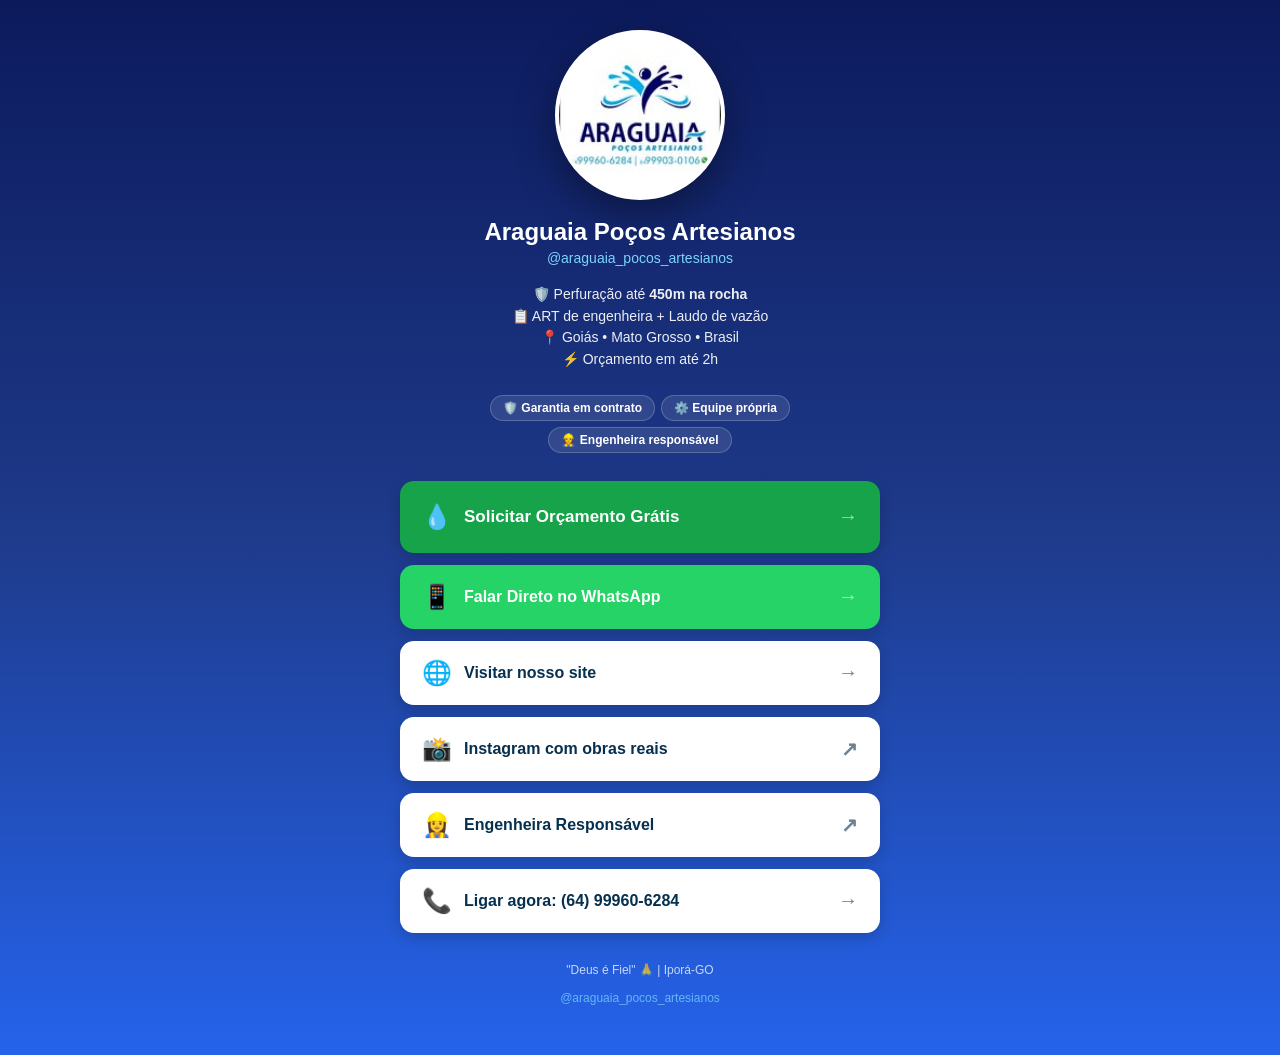
==== links.html @ 2da0a51c "Add files via upload" ====
<!DOCTYPE html>
<html lang="pt-BR">
<head>
<meta charset="UTF-8" />
<meta name="viewport" content="width=device-width, initial-scale=1.0" />
<title>Araguaia Poços Artesianos | Links</title>
<meta name="description" content="Todos os contatos e canais oficiais da Araguaia Poços Artesianos." />

<!-- Pixel Meta + GA (mesmos da landing principal) -->
<script>
!function(f,b,e,v,n,t,s){if(f.fbq)return;n=f.fbq=function(){n.callMethod?
n.callMethod.apply(n,arguments):n.queue.push(arguments)};if(!f._fbq)f._fbq=n;
n.push=n;n.loaded=!0;n.version='2.0';n.queue=[];t=b.createElement(e);t.async=!0;
t.src=v;s=b.getElementsByTagName(e)[0];s.parentNode.insertBefore(t,s)}(window,
document,'script','https://connect.facebook.net/en_US/fbevents.js');
fbq('init', 'PIXEL_ID');
fbq('track', 'PageView');
</script>
<script async src="https://www.googletagmanager.com/gtag/js?id=GA_ID"></script>
<script>
window.dataLayer = window.dataLayer || [];
function gtag(){dataLayer.push(arguments);}
gtag('js', new Date());
gtag('config', 'GA_ID');
</script>

<style>
  *{box-sizing:border-box;margin:0;padding:0}
  body{
    font-family:'Segoe UI',Roboto,Arial,sans-serif;
    background:linear-gradient(180deg,#0c1a5c 0%, #1e3a8a 50%, #2563eb 100%);
    min-height:100vh;
    padding:30px 16px 50px;
    color:#fff;
  }
  .wrap{max-width:480px;margin:0 auto;text-align:center}
  .logo{
    width:170px;height:170px;border-radius:50%;
    background:#fff;margin:0 auto 18px;
    overflow:hidden;
    box-shadow:0 14px 40px rgba(0,0,0,.4);
    border:4px solid #fff;
  }
  .logo img{width:100%;height:100%;object-fit:cover}
  h1{font-size:24px;margin-bottom:4px}
  .handle{color:#7dd3fc;font-size:14px;margin-bottom:18px}
  .bio{font-size:14px;line-height:1.55;opacity:.92;margin-bottom:24px;padding:0 10px}
  .badges{display:flex;flex-wrap:wrap;gap:6px;justify-content:center;margin-bottom:28px}
  .badge{background:#ffffff1a;border:1px solid #ffffff33;padding:5px 12px;border-radius:50px;font-size:12px;font-weight:600}
  .link-btn{
    display:flex;align-items:center;justify-content:space-between;
    background:#fff;color:#06304f;
    padding:18px 22px;border-radius:14px;
    margin-bottom:12px;
    font-weight:700;font-size:16px;
    text-decoration:none;
    box-shadow:0 4px 14px rgba(0,0,0,.18);
    transition:transform .15s, box-shadow .15s;
  }
  .link-btn:hover{transform:translateY(-2px);box-shadow:0 6px 20px rgba(0,0,0,.25)}
  .link-btn.destaque{background:#16a34a;color:#fff;font-size:17px;padding:22px}
  .link-btn.wa{background:#25d366;color:#fff}
  .link-btn .icon{font-size:24px;margin-right:12px}
  .link-btn .content{flex:1;text-align:left}
  .link-btn .arrow{font-size:20px;opacity:.6}
  .footer{margin-top:30px;font-size:12px;opacity:.75}
  .footer a{color:#7dd3fc;text-decoration:none}
</style>
</head>
<body>
<div class="wrap">

  <div class="logo"><img src="logo.jpg" alt="Araguaia Poços Artesianos"></div>
  <h1>Araguaia Poços Artesianos</h1>
  <div class="handle">@araguaia_pocos_artesianos</div>

  <p class="bio">
    🛡️ Perfuração até <strong>450m na rocha</strong><br>
    📋 ART de engenheira + Laudo de vazão<br>
    📍 Goiás • Mato Grosso • Brasil<br>
    ⚡ Orçamento em até 2h
  </p>

  <div class="badges">
    <span class="badge">🛡️ Garantia em contrato</span>
    <span class="badge">⚙️ Equipe própria</span>
    <span class="badge">👷‍♀️ Engenheira responsável</span>
  </div>

  <a href="#" class="link-btn destaque" onclick="goTo('orcamento', event)">
    <span class="icon">💧</span>
    <span class="content">Solicitar Orçamento Grátis</span>
    <span class="arrow">→</span>
  </a>

  <a href="#" class="link-btn wa" onclick="goTo('whatsapp', event)">
    <span class="icon">📱</span>
    <span class="content">Falar Direto no WhatsApp</span>
    <span class="arrow">→</span>
  </a>

  <a href="#" class="link-btn" onclick="goTo('site', event)">
    <span class="icon">🌐</span>
    <span class="content">Visitar nosso site</span>
    <span class="arrow">→</span>
  </a>

  <a href="https://www.instagram.com/araguaia_pocos_artesianos" class="link-btn" target="_blank">
    <span class="icon">📸</span>
    <span class="content">Instagram com obras reais</span>
    <span class="arrow">↗</span>
  </a>

  <a href="https://www.instagram.com/lorraynelopes_eng" class="link-btn" target="_blank">
    <span class="icon">👷‍♀️</span>
    <span class="content">Engenheira Responsável</span>
    <span class="arrow">↗</span>
  </a>

  <a href="#" class="link-btn" onclick="goTo('ligar', event)">
    <span class="icon">📞</span>
    <span class="content">Ligar agora: (64) 99960-6284</span>
    <span class="arrow">→</span>
  </a>

  <div class="footer">
    "Deus é Fiel" 🙏 | Iporá-GO<br><br>
    <a href="https://www.instagram.com/araguaia_pocos_artesianos" target="_blank">@araguaia_pocos_artesianos</a>
  </div>
</div>

<script>
// === CAPTURA UTMs (com fallback Instagram) ===
function p(n){return new URLSearchParams(location.search).get(n)||''}
const utm = {
  source: p('utm_source') || 'instagram',
  medium: p('utm_medium') || 'bio',
  campaign: p('utm_campaign') || 'links_page',
  content: p('utm_content') || ''
};

// === Redirecionamentos com tracking ===
function goTo(dest, evt){
  evt.preventDefault();
  const params = `?utm_source=${utm.source}&utm_medium=${utm.medium}&utm_campaign=${utm.campaign}&utm_content=link_${dest}`;

  // Conversão Meta + GA
  if (typeof fbq !== 'undefined') fbq('track', 'Contact', {content_name: 'links_' + dest});
  if (typeof gtag !== 'undefined') gtag('event', 'click', {event_label: 'links_' + dest});

  let url;
  switch(dest){
    case 'orcamento':
      url = 'https://araguaiapocos.com.br/' + params;
      break;
    case 'whatsapp':
      const msg = encodeURIComponent('Olá! Vim pelo Instagram da Araguaia Poços e quero um orçamento.');
      url = 'https://wa.me/5564999606284?text=' + msg;
      break;
    case 'site':
      url = 'https://araguaiapocos.com.br/' + params;
      break;
    case 'ligar':
      url = 'tel:+5564999606284';
      break;
    default:
      url = 'https://araguaiapocos.com.br/';
  }

  // Pequeno delay para o tracking enviar antes do redirect
  setTimeout(()=>{ window.location.href = url; }, 120);
}
</script>
</body>
</html>
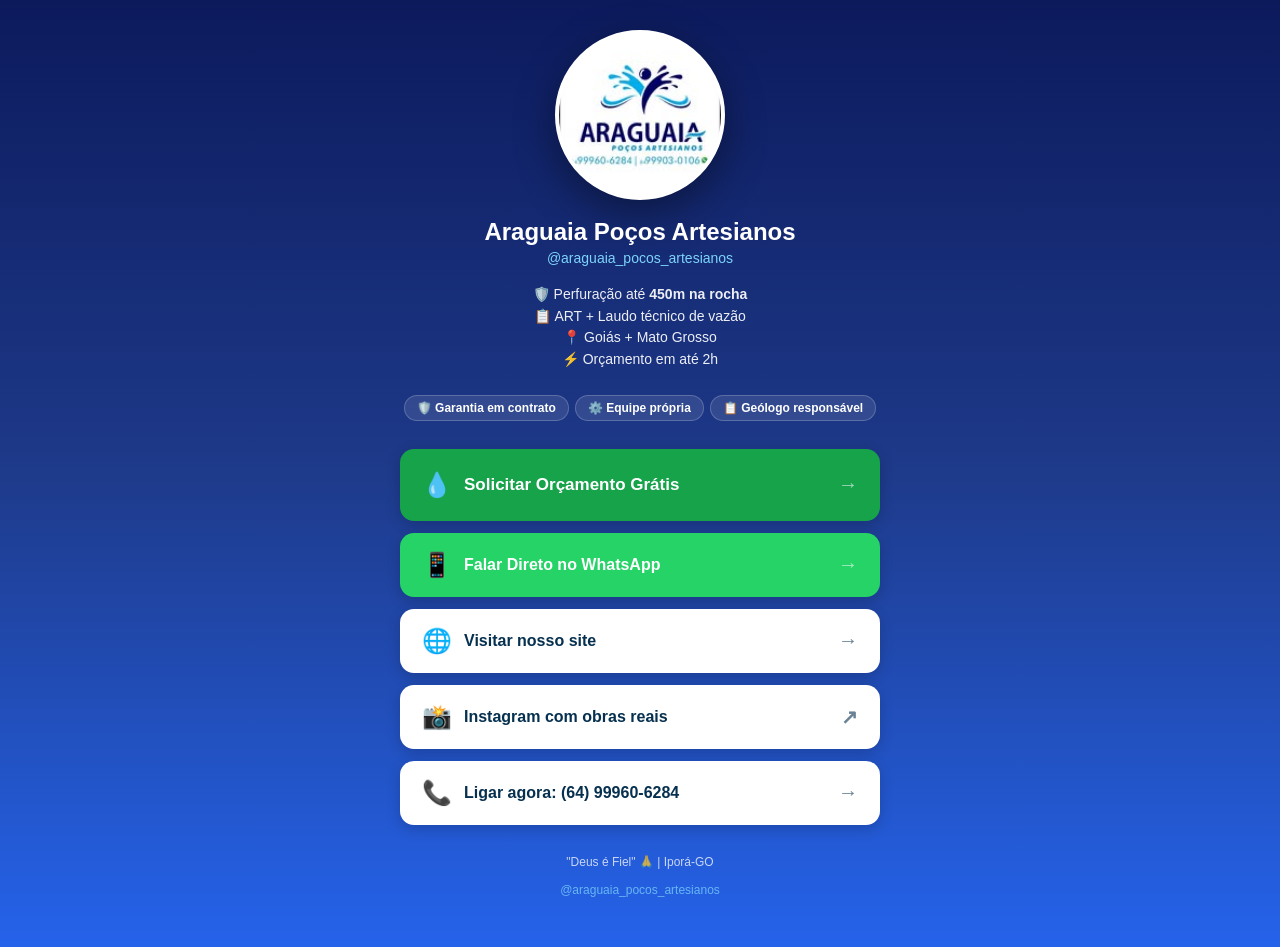
==== commit e36e0a6b: "fix: ajustes solicitados pela Araguaia (texto + jurídico) JURÍDICO (remover promessa que nao pode se" ====
--- a/links.html
+++ b/links.html
@@ -13,15 +13,15 @@
 n.push=n;n.loaded=!0;n.version='2.0';n.queue=[];t=b.createElement(e);t.async=!0;
 t.src=v;s=b.getElementsByTagName(e)[0];s.parentNode.insertBefore(t,s)}(window,
 document,'script','https://connect.facebook.net/en_US/fbevents.js');
-fbq('init', 'PIXEL_ID');
+fbq('init', '1262140649186599');
 fbq('track', 'PageView');
 </script>
-<script async src="https://www.googletagmanager.com/gtag/js?id=GA_ID"></script>
+<script async src="https://www.googletagmanager.com/gtag/js?id=G-K658GHN5X1"></script>
 <script>
 window.dataLayer = window.dataLayer || [];
 function gtag(){dataLayer.push(arguments);}
 gtag('js', new Date());
-gtag('config', 'GA_ID');
+gtag('config', 'G-K658GHN5X1');
 </script>
 
 <style>
@@ -76,15 +76,15 @@
 
   <p class="bio">
     🛡️ Perfuração até <strong>450m na rocha</strong><br>
-    📋 ART de engenheira + Laudo de vazão<br>
-    📍 Goiás • Mato Grosso • Brasil<br>
+    📋 ART + Laudo técnico de vazão<br>
+    📍 Goiás + Mato Grosso<br>
     ⚡ Orçamento em até 2h
   </p>
 
   <div class="badges">
     <span class="badge">🛡️ Garantia em contrato</span>
     <span class="badge">⚙️ Equipe própria</span>
-    <span class="badge">👷‍♀️ Engenheira responsável</span>
+    <span class="badge">📋 Geólogo responsável</span>
   </div>
 
   <a href="#" class="link-btn destaque" onclick="goTo('orcamento', event)">
@@ -108,12 +108,6 @@
   <a href="https://www.instagram.com/araguaia_pocos_artesianos" class="link-btn" target="_blank">
     <span class="icon">📸</span>
     <span class="content">Instagram com obras reais</span>
-    <span class="arrow">↗</span>
-  </a>
-
-  <a href="https://www.instagram.com/lorraynelopes_eng" class="link-btn" target="_blank">
-    <span class="icon">👷‍♀️</span>
-    <span class="content">Engenheira Responsável</span>
     <span class="arrow">↗</span>
   </a>
 
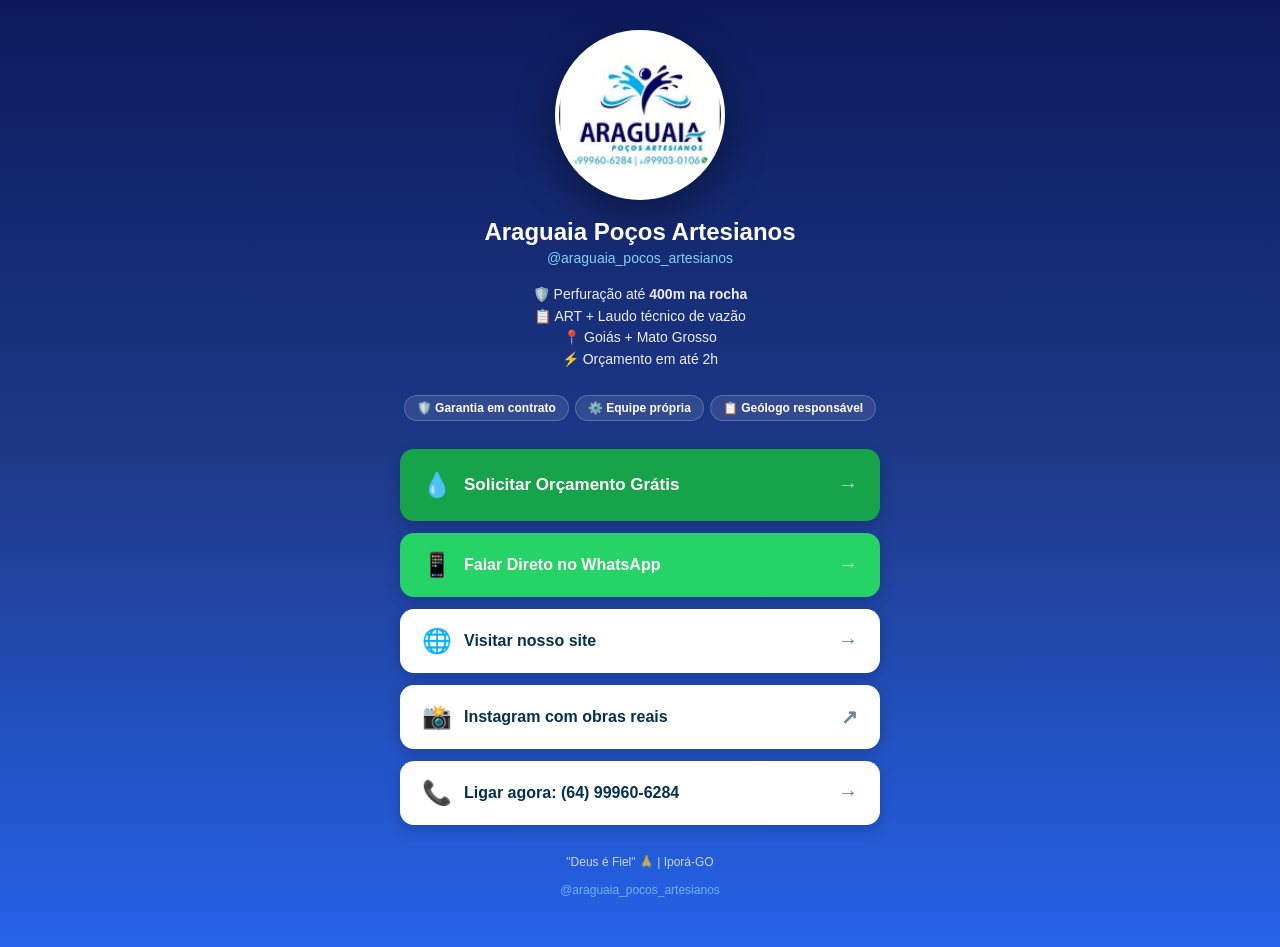
==== commit a9ef2af5: "fix(landing): 2a rodada Araguaia (capacidade real + remover promessas duplicadas) CAPACIDADE TECNICA" ====
--- a/links.html
+++ b/links.html
@@ -75,7 +75,7 @@
   <div class="handle">@araguaia_pocos_artesianos</div>
 
   <p class="bio">
-    🛡️ Perfuração até <strong>450m na rocha</strong><br>
+    🛡️ Perfuração até <strong>400m na rocha</strong><br>
     📋 ART + Laudo técnico de vazão<br>
     📍 Goiás + Mato Grosso<br>
     ⚡ Orçamento em até 2h
